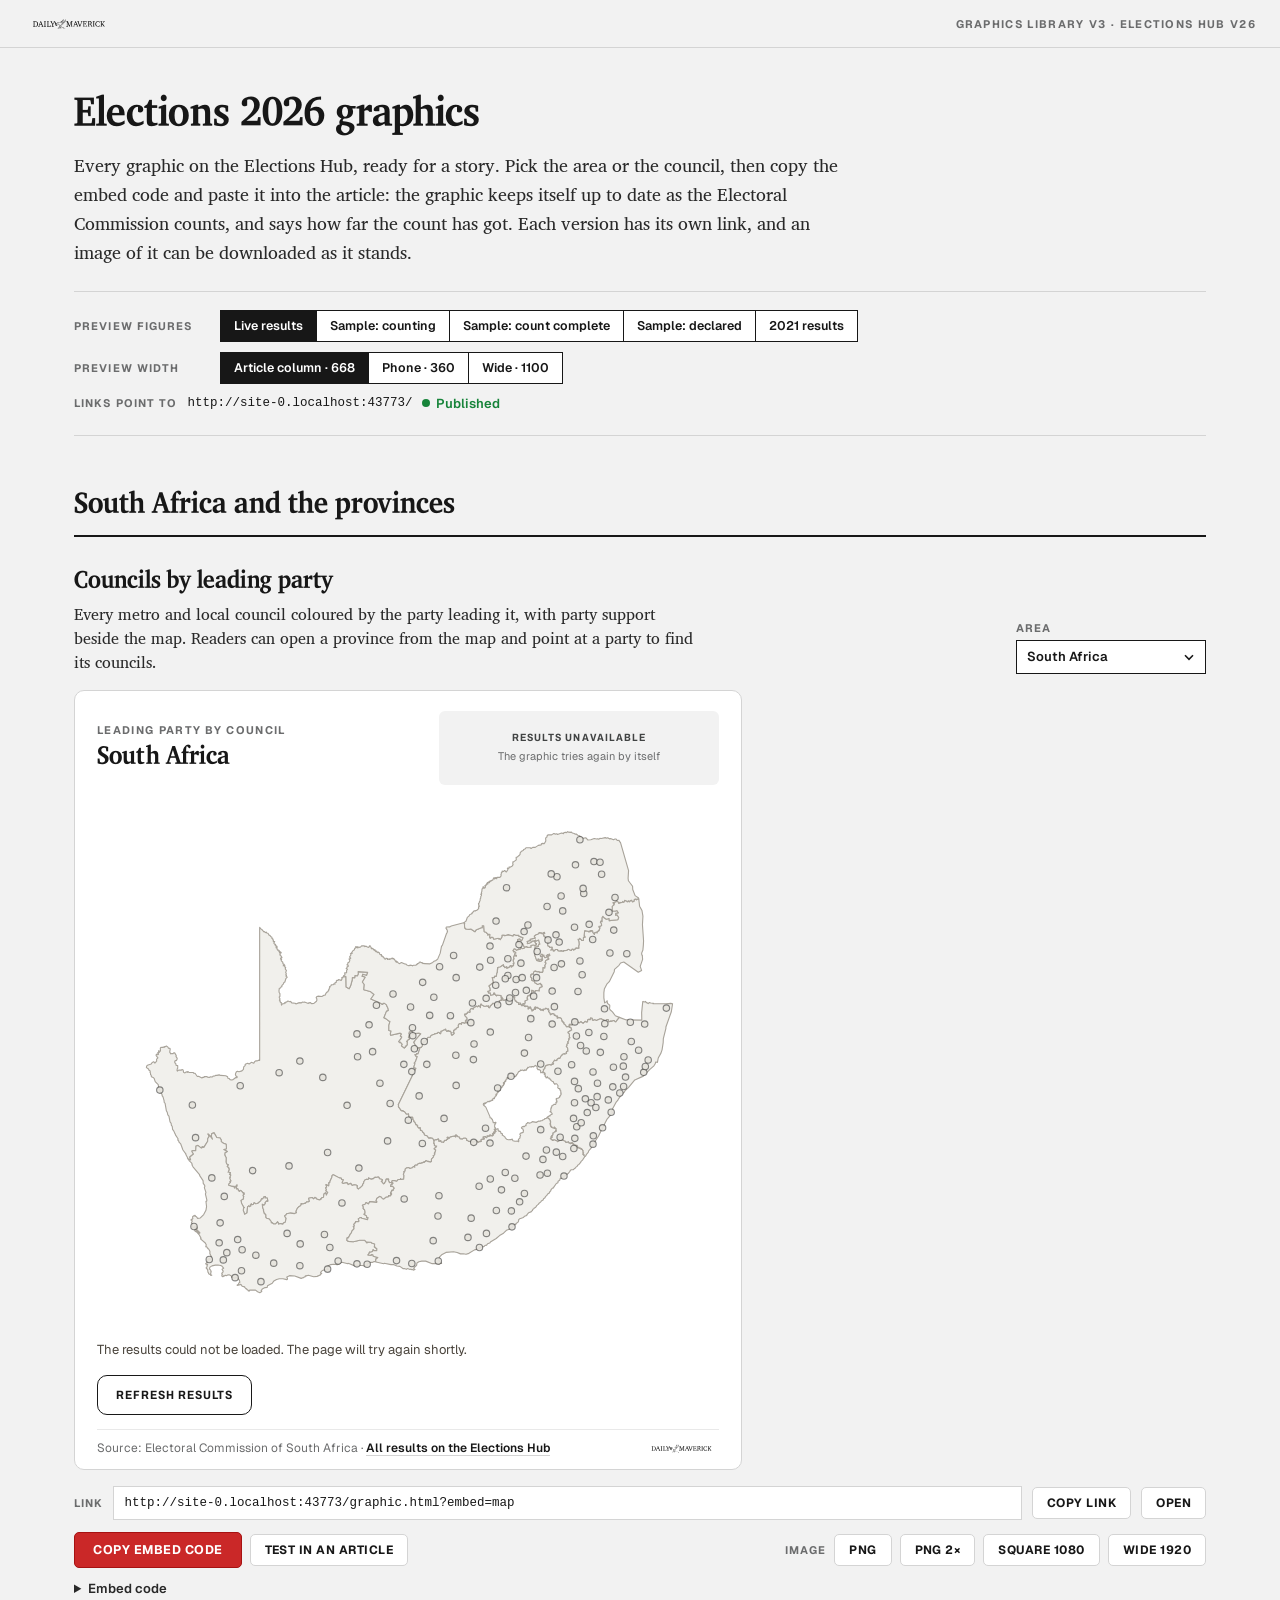
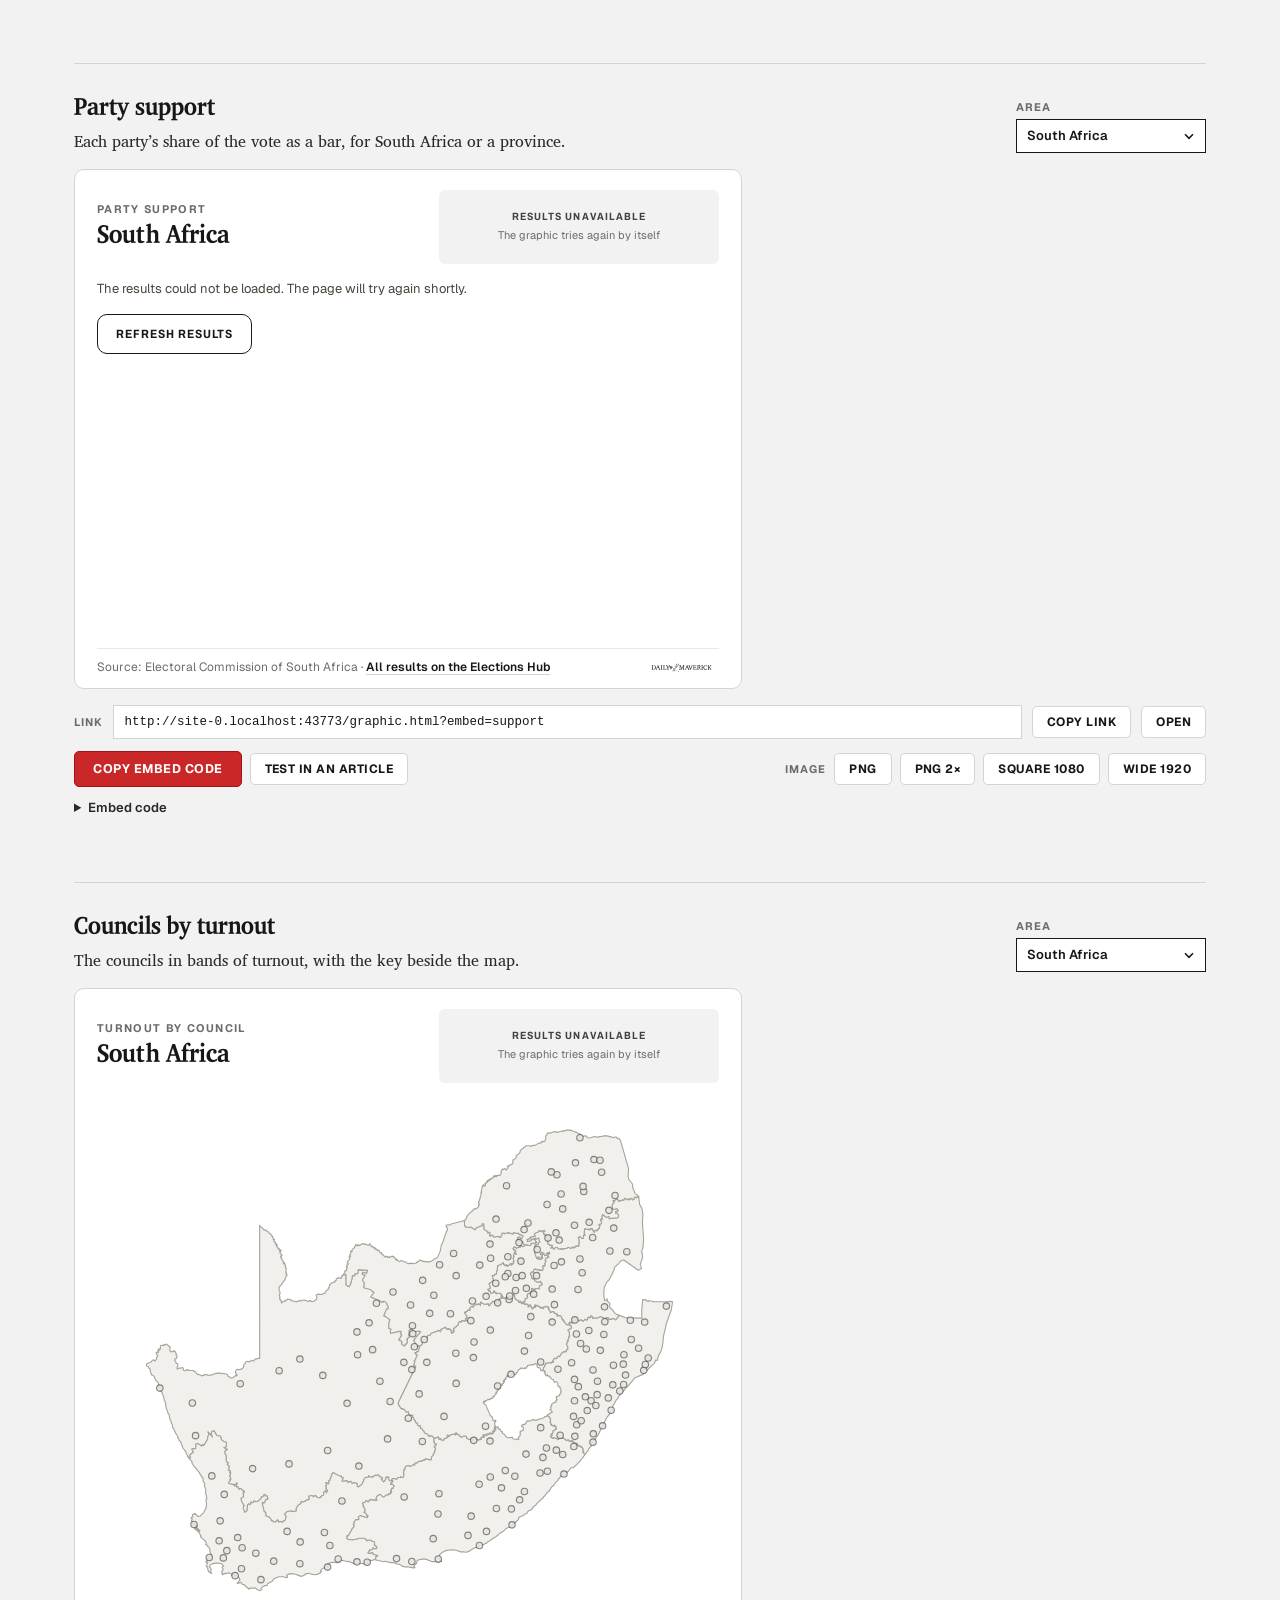
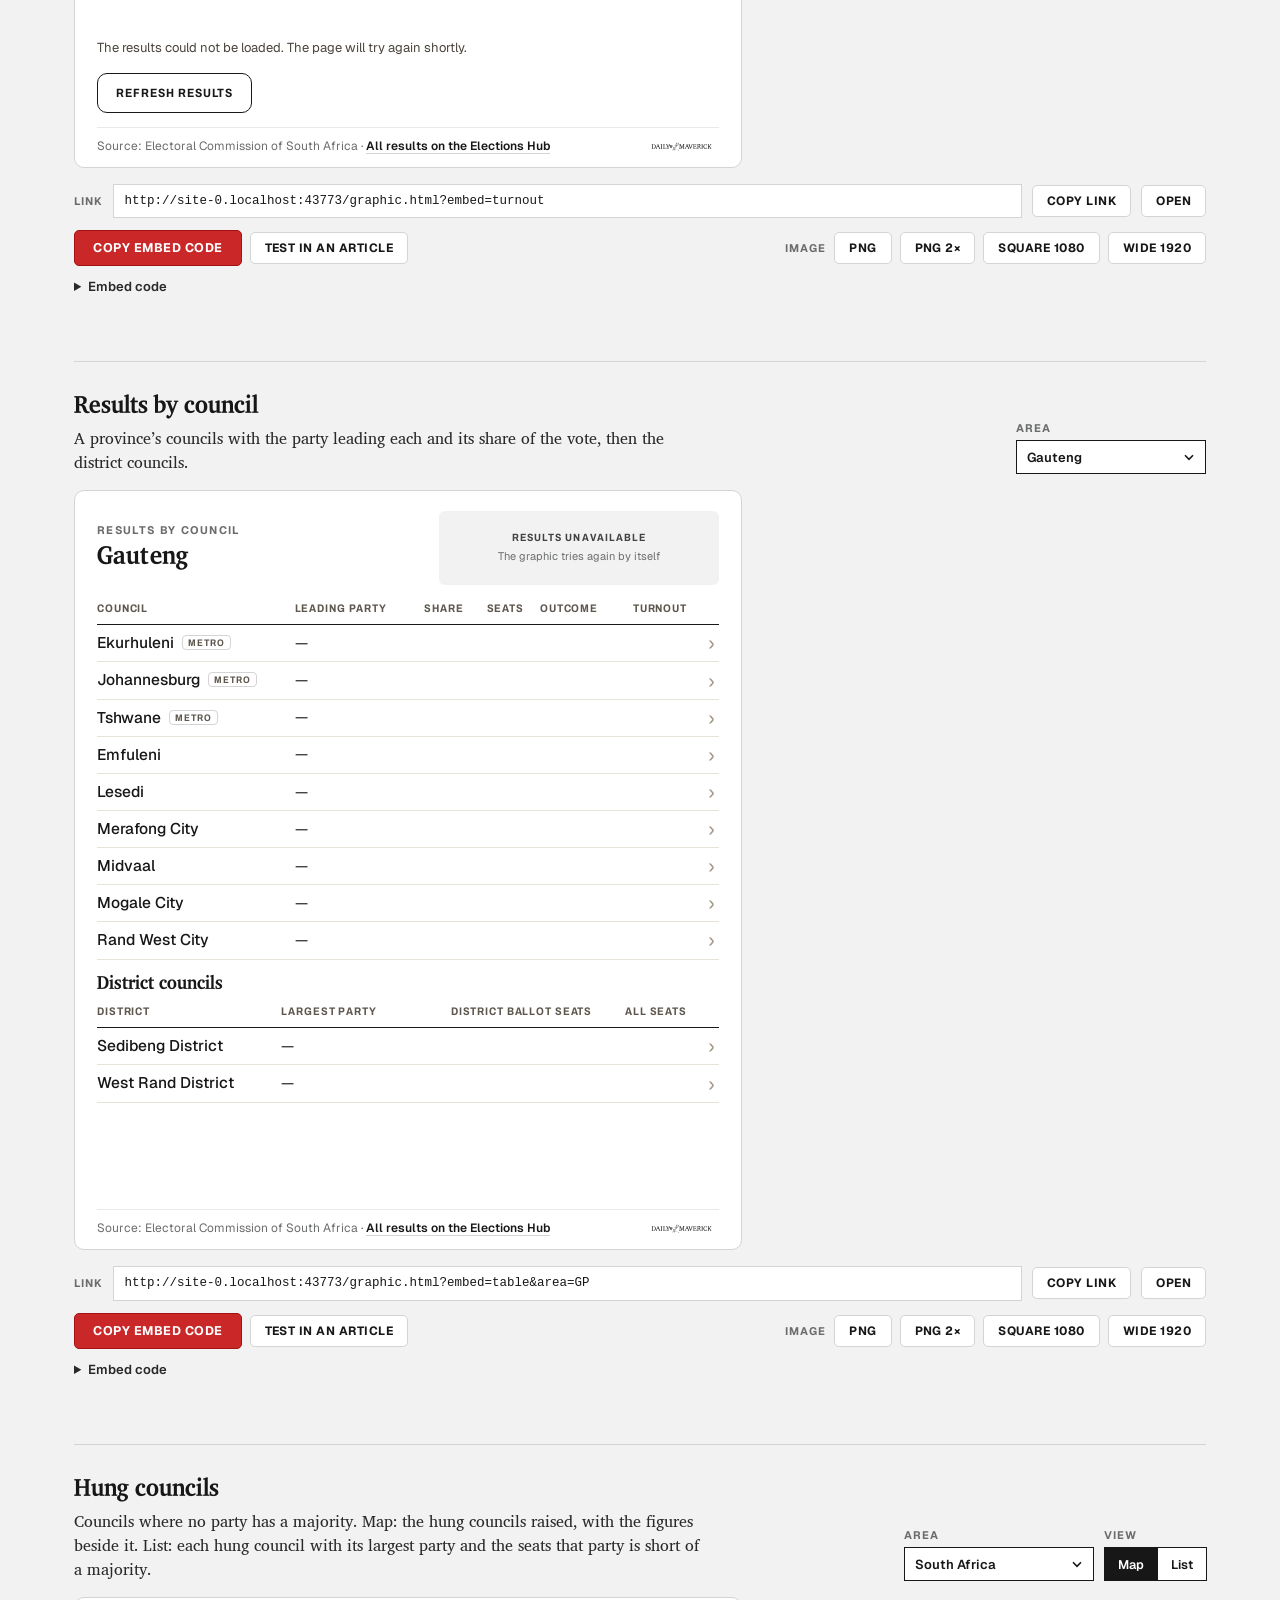
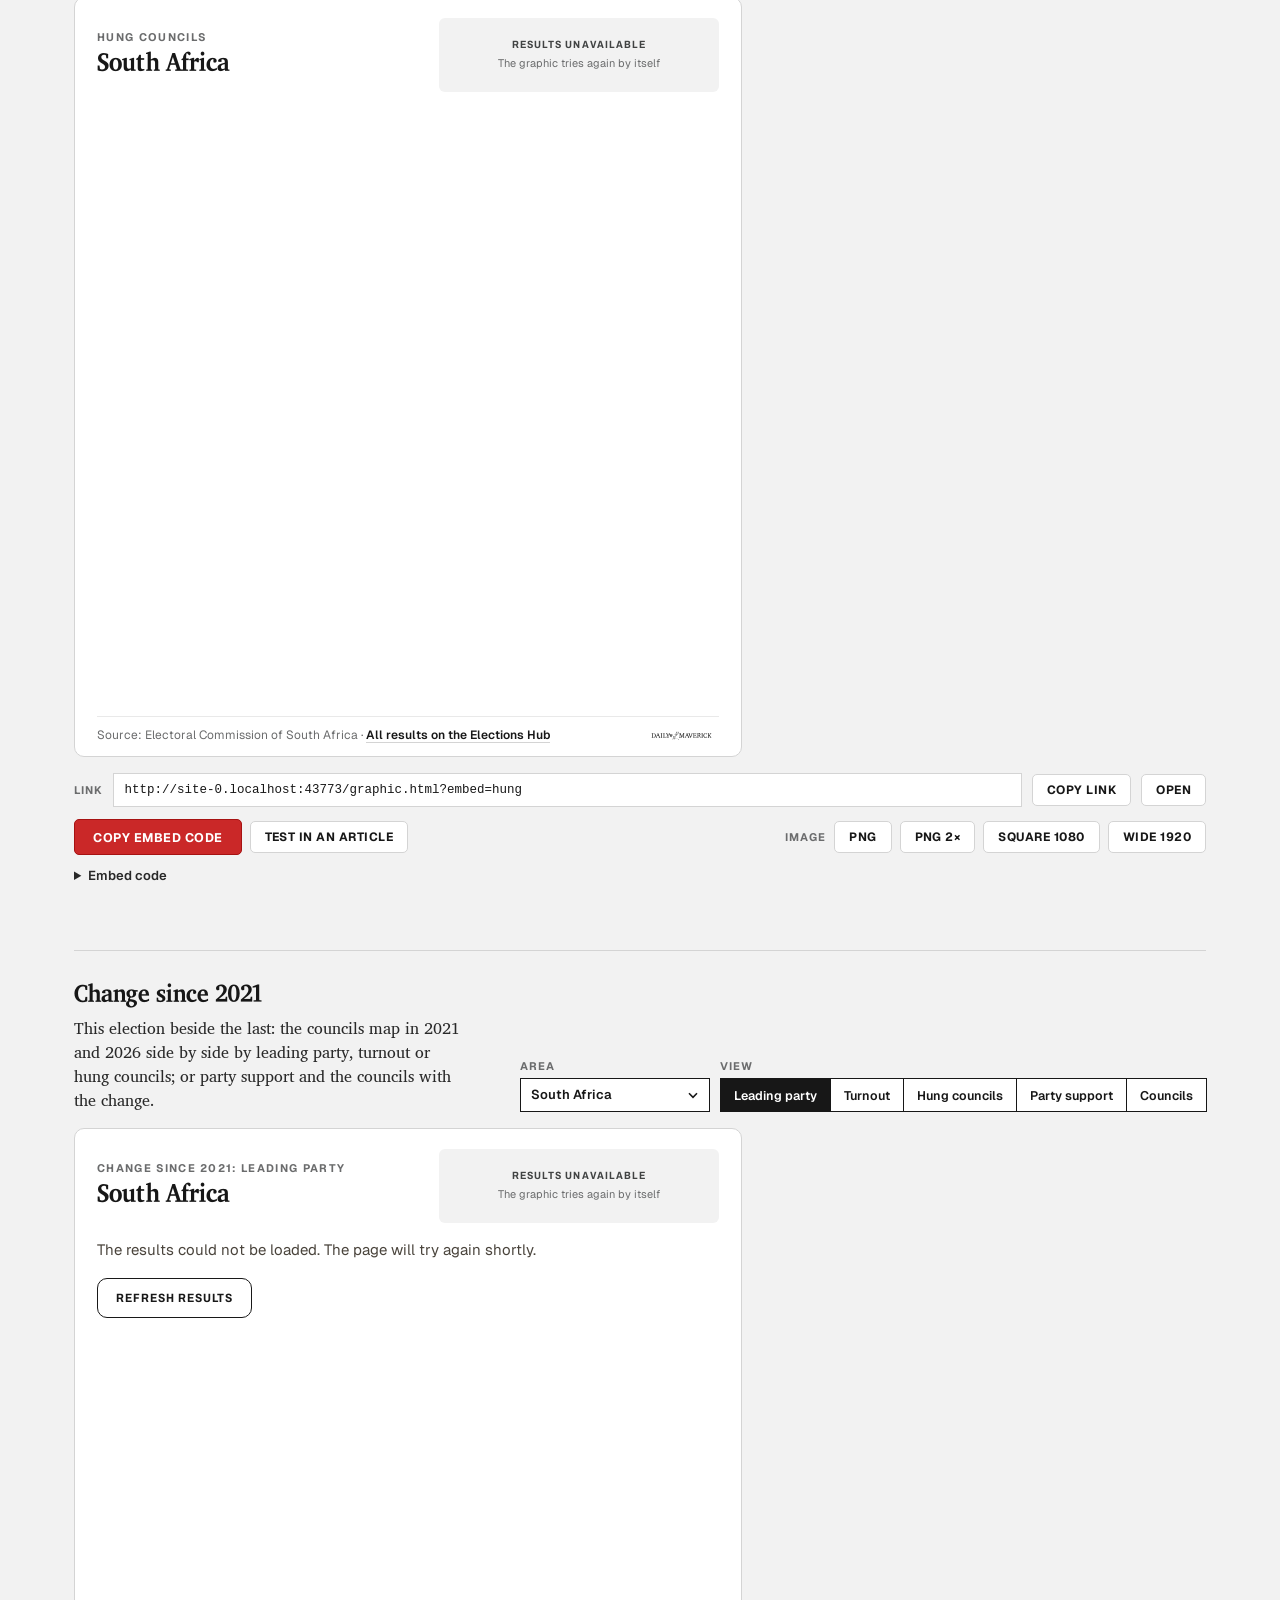
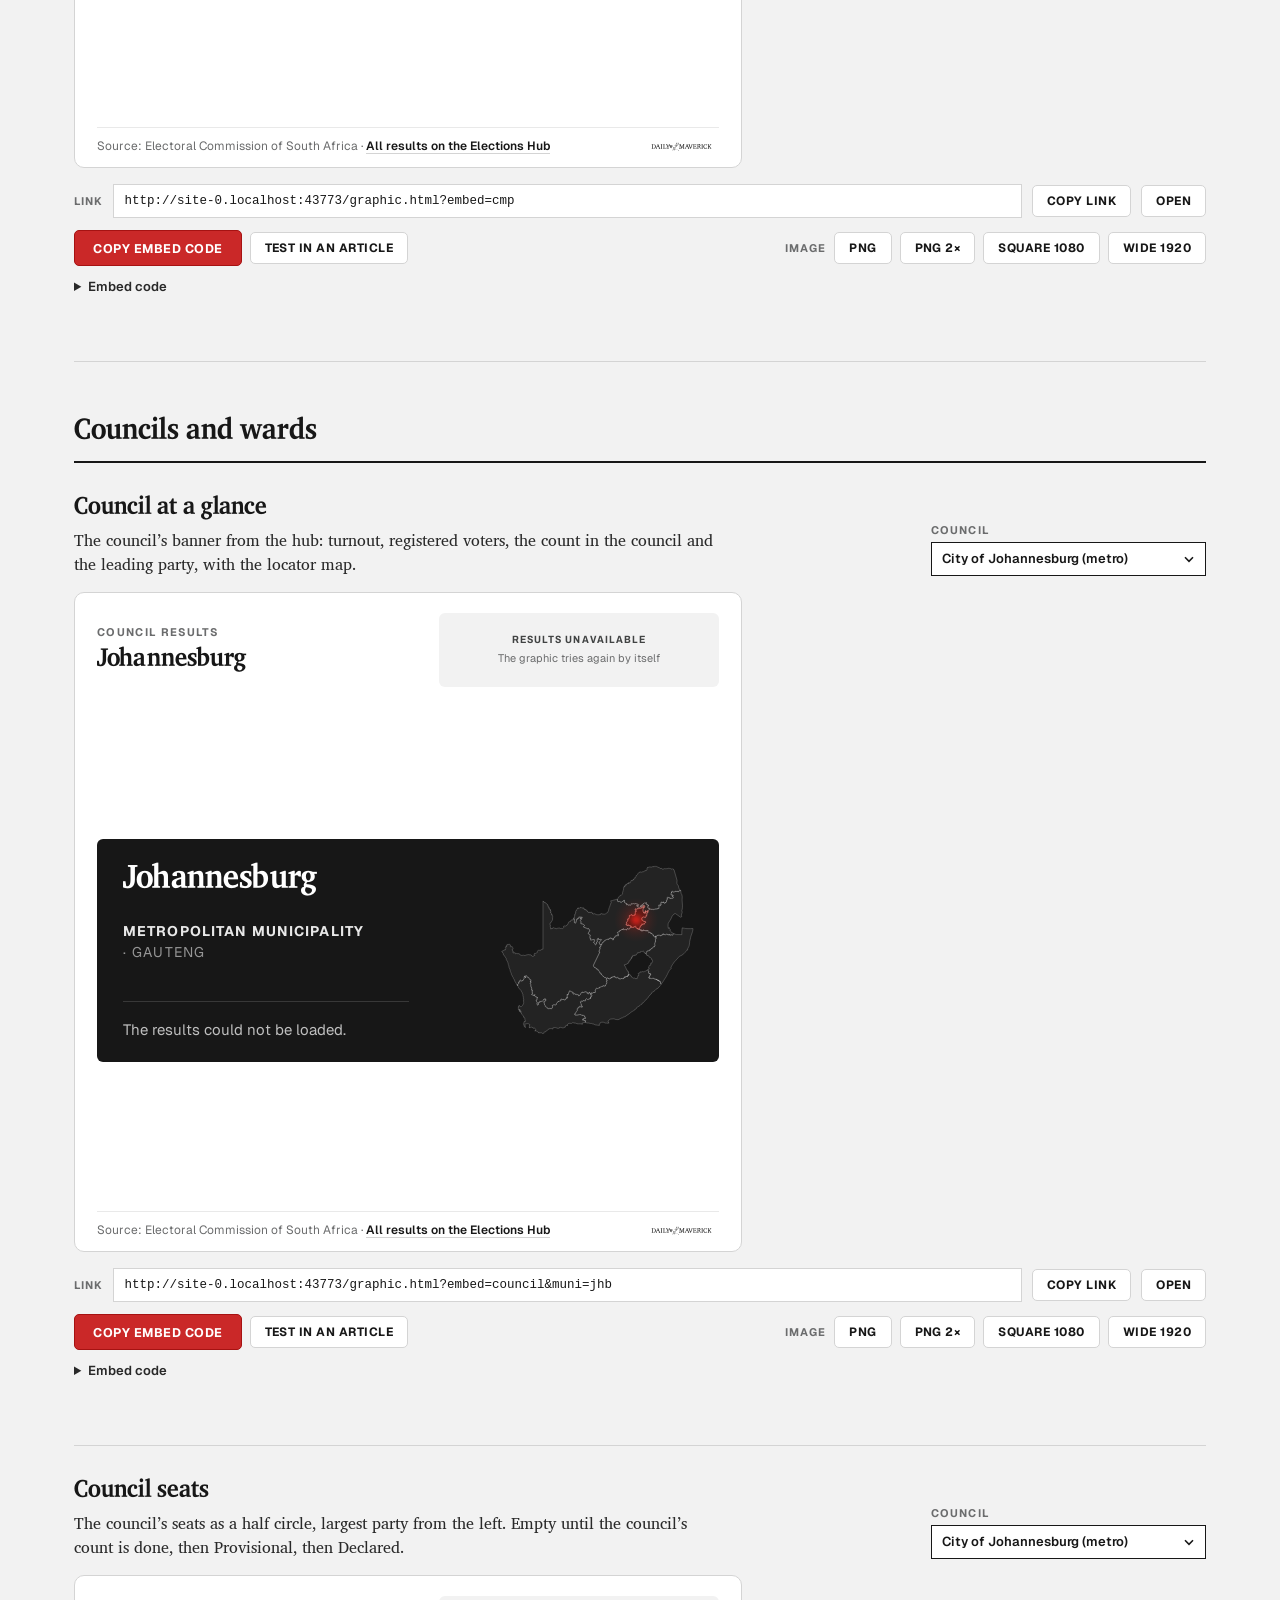
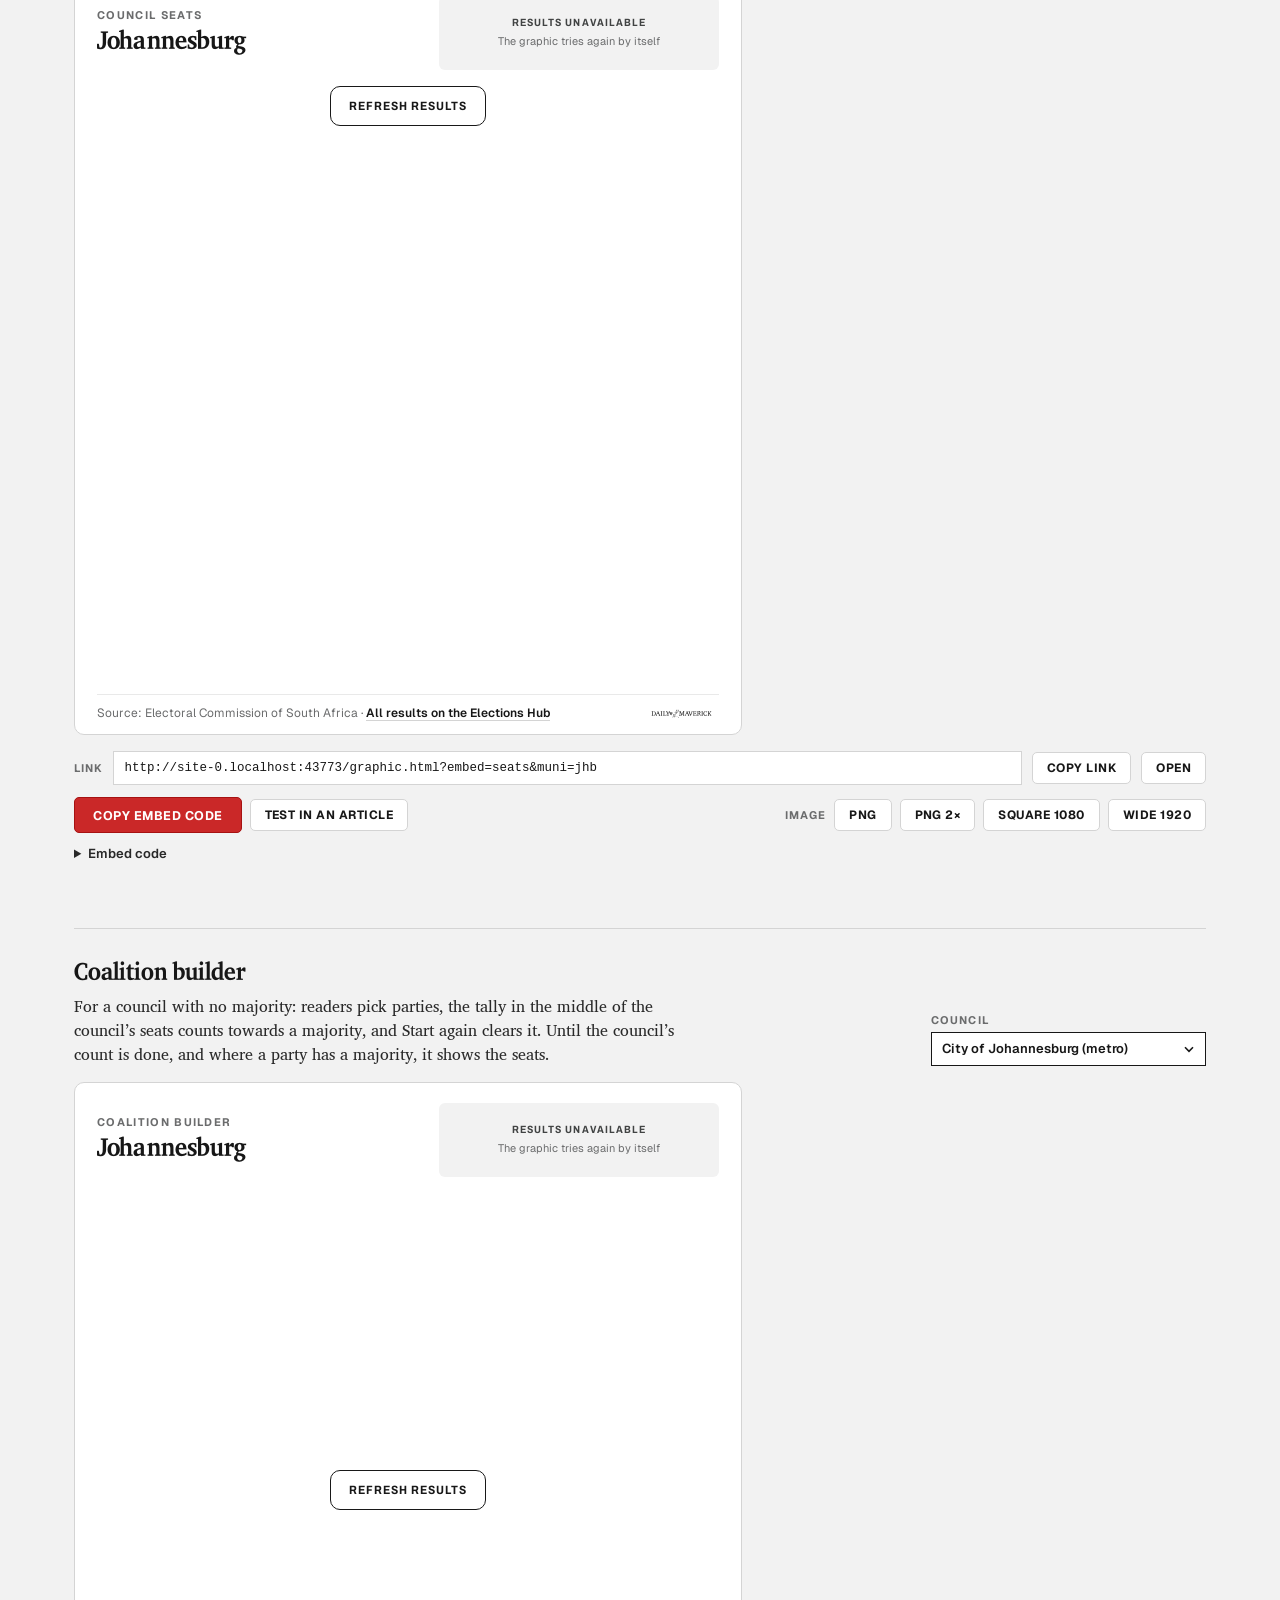
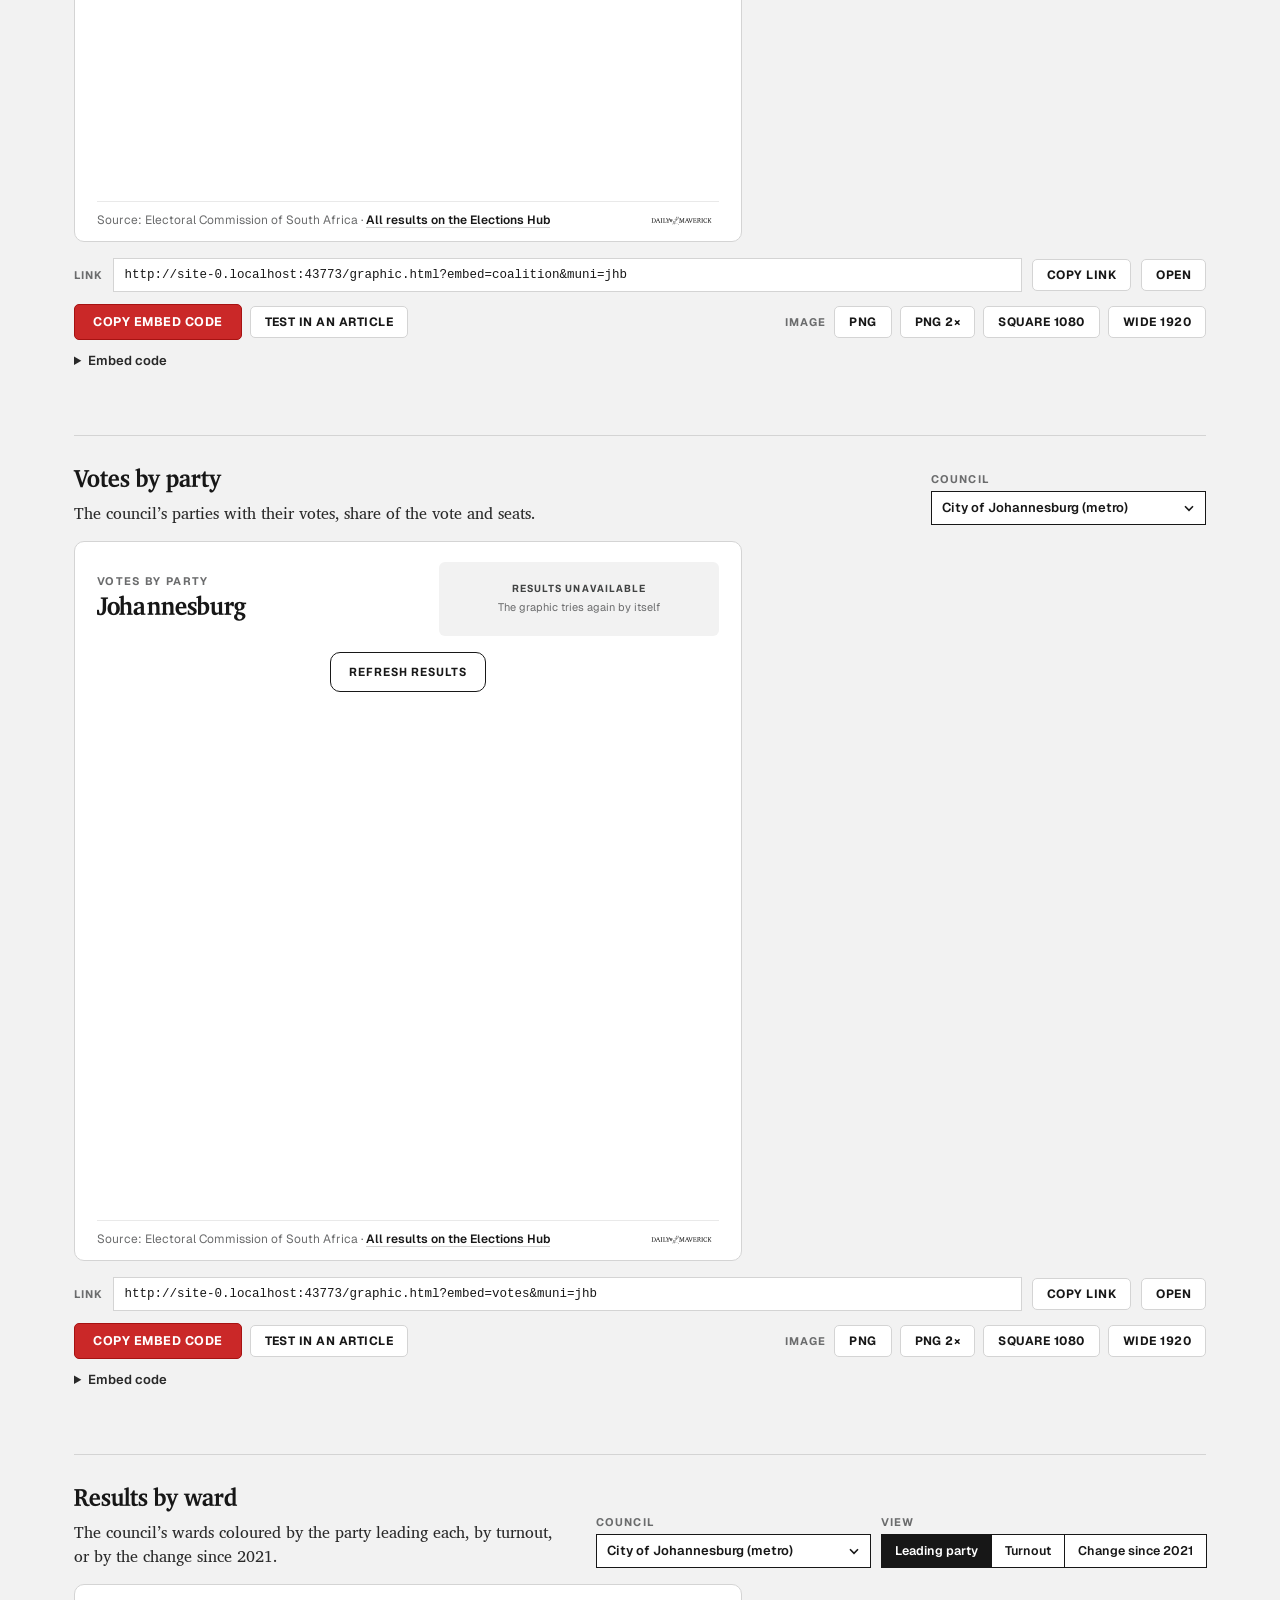
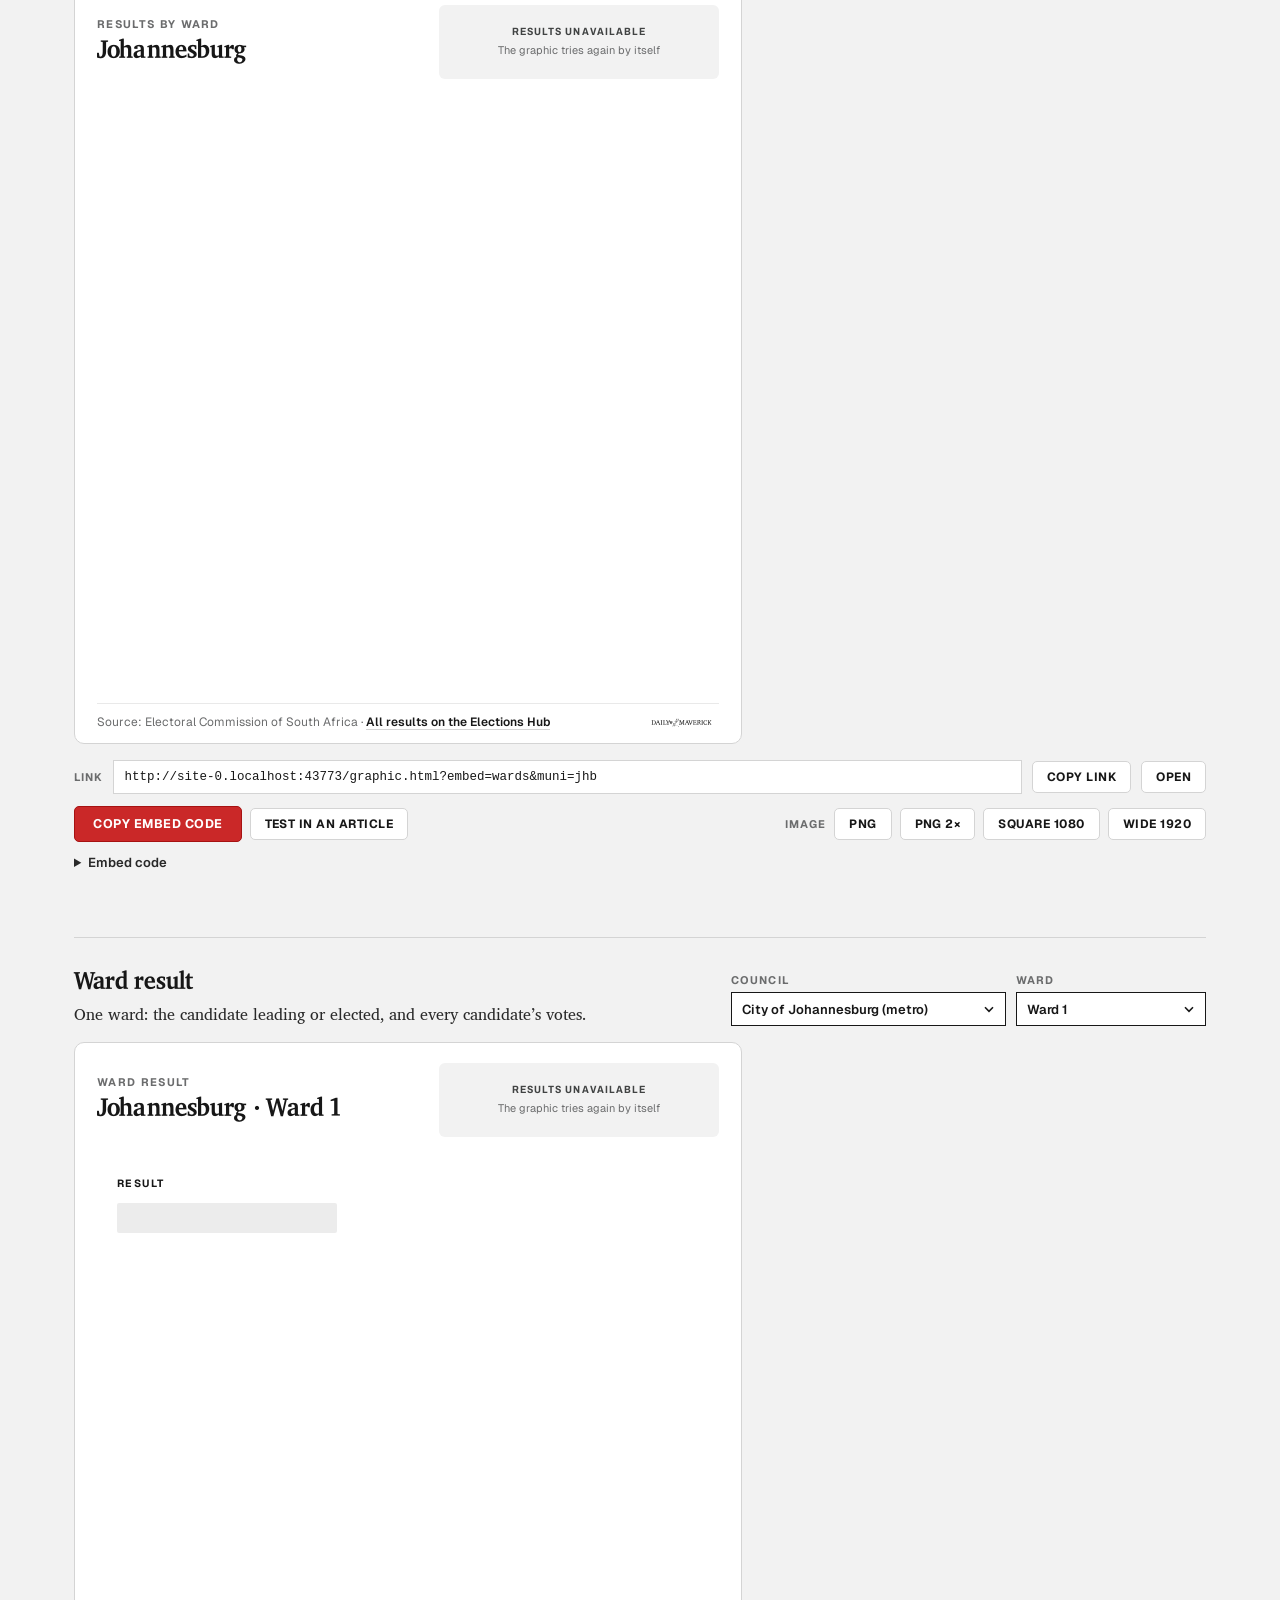
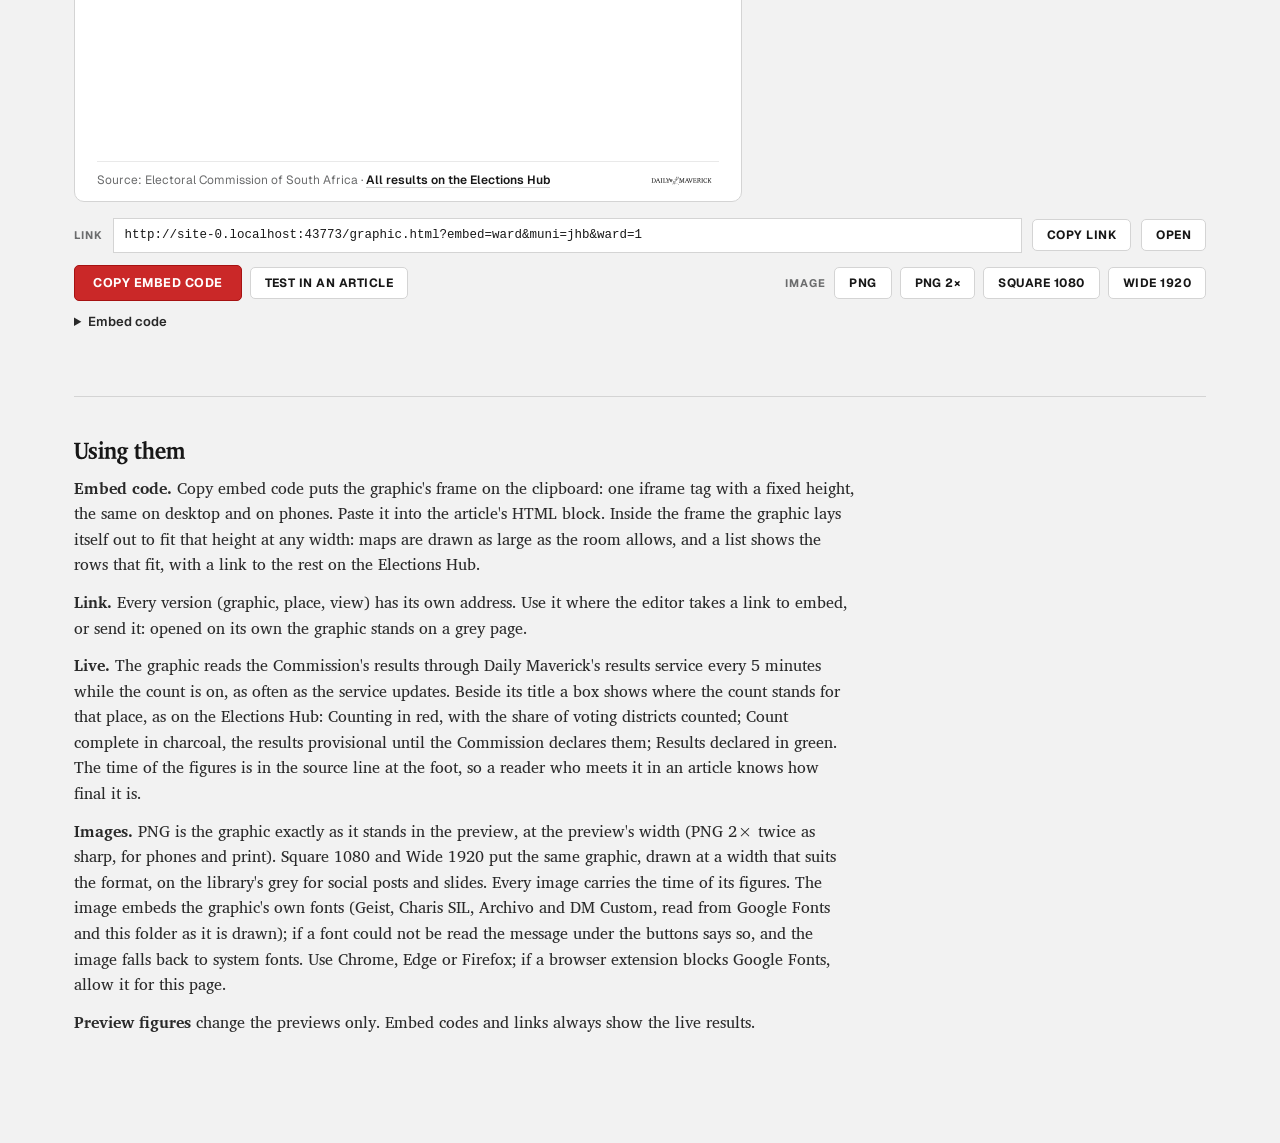
==== index.html @ 89337f2c "Add files via upload" ====
<!doctype html>
<html lang="en">
<head>
<meta charset="utf-8">
<meta name="viewport" content="width=device-width, initial-scale=1">
<meta name="robots" content="noindex">
<title>Elections 2026 graphics library v3 · Daily Maverick</title>
<link rel="stylesheet" href="https://fonts.googleapis.com/css2?family=Charis+SIL:ital,wght@0,400;0,700;1,400&family=Geist:wght@400;500;600;700&family=Archivo:wdth,wght@87.5,700&display=swap">
<style>@font-face{font-family:"DM Custom";src:url("fonts/DMCustomMar2026-V2-Bold.woff2") format("woff2");font-weight:700;font-style:normal;font-display:swap}</style>
<link rel="stylesheet" href="library.css">
</head>
<body>
<header class="lib-top"><a href="https://www.dailymaverick.co.za" aria-label="Daily Maverick"><img src="assets/DailyMaverickMasthead_BlackRed.svg" alt="Daily Maverick" class="lib-logo"></a><span class="lib-kicker">Graphics library v3 · Elections Hub v26</span></header>
<main class="lib-main">
<section class="lib-intro">
<h1>Elections 2026 graphics</h1>
<p>Every graphic on the Elections Hub, ready for a story. Pick the area or the council, then copy the embed code and paste it into the article: the graphic keeps itself up to date as the Electoral Commission counts, and says how far the count has got. Each version has its own link, and an image of it can be downloaded as it stands.</p>
</section>
<section class="lib-set" aria-label="Preview settings">
<div class="lib-set-row"><span class="lbl">Preview figures</span><span class="lib-seg" id="lib-data"><button type="button" data-v="live">Live results</button><button type="button" data-v="count">Sample: counting</button><button type="button" data-v="complete">Sample: count complete</button><button type="button" data-v="final">Sample: declared</button><button type="button" data-v="2021">2021 results</button></span></div>
<div class="lib-set-row"><span class="lbl">Preview width</span><span class="lib-seg" id="lib-width"><button type="button" data-v="668">Article column · 668</button><button type="button" data-v="360">Phone · 360</button><button type="button" data-v="1100">Wide · 1100</button></span></div>
<p class="lib-set-note" id="lib-data-note"></p>
<div class="lib-base" id="lib-base"></div>
</section>
<h2 class="lib-group">South Africa and the provinces</h2>
<div class="lib-cards" id="lib-cards-area"></div>
<h2 class="lib-group">Councils and wards</h2>
<div class="lib-cards" id="lib-cards-muni"></div>
<section class="lib-notes">
<h2>Using them</h2>
<p><strong>Embed code.</strong> Copy embed code puts the graphic's frame on the clipboard: one iframe tag with a fixed height, the same on desktop and on phones. Paste it into the article's HTML block. Inside the frame the graphic lays itself out to fit that height at any width: maps are drawn as large as the room allows, and a list shows the rows that fit, with a link to the rest on the Elections Hub.</p>
<p><strong>Link.</strong> Every version (graphic, place, view) has its own address. Use it where the editor takes a link to embed, or send it: opened on its own the graphic stands on a grey page.</p>
<p><strong>Live.</strong> The graphic reads the Commission's results through Daily Maverick's results service every 5 minutes while the count is on, as often as the service updates. Beside its title a box shows where the count stands for that place, as on the Elections Hub: Counting in red, with the share of voting districts counted; Count complete in charcoal, the results provisional until the Commission declares them; Results declared in green. The time of the figures is in the source line at the foot, so a reader who meets it in an article knows how final it is.</p>
<p><strong>Images.</strong> PNG is the graphic exactly as it stands in the preview, at the preview's width (PNG 2&times; twice as sharp, for phones and print). Square 1080 and Wide 1920 put the same graphic, drawn at a width that suits the format, on the library's grey for social posts and slides. Every image carries the time of its figures. The image embeds the graphic's own fonts (Geist, Charis SIL, Archivo and DM Custom, read from Google Fonts and this folder as it is drawn); if a font could not be read the message under the buttons says so, and the image falls back to system fonts. Use Chrome, Edge or Firefox; if a browser extension blocks Google Fonts, allow it for this page.</p>
<p><strong>Preview figures</strong> change the previews only. Embed codes and links always show the live results.</p>
</section>
</main>
<script src="config.js"></script>
<script src="graphics.js"></script>
<script src="councils.js"></script>
<script src="library.js"></script>
</body>
</html>
---- library.css ----
/* library.css — the graphics library: a grey page, the graphics on it in their own white cards (Daily Maverick: Geist for the interface,
   DM Custom for headings, Charis SIL for copy). */
:root{--dm-red:#CA2828;--dm-red-dark:#A61212;--ink-1:#171717;--ink-2:#292929;--ink-3:#414343;--ink-4:#6B6C6D;--hair:#D4D4D4;--hair-2:#E2E2E2;--page:#F2F2F2;--ui:"Geist","Helvetica Neue",Arial,sans-serif;--display:"DM Custom",Georgia,serif;--serif:"Charis SIL",Georgia,"Times New Roman",serif}
*{box-sizing:border-box}
html{background:var(--page)}
body{margin:0;font-family:var(--ui);color:var(--ink-1);-webkit-font-smoothing:antialiased;text-wrap:pretty}
a{color:var(--ink-1)}
a:hover{color:var(--dm-red)}
button{font:inherit}
.lib-top{height:48px;display:flex;align-items:center;justify-content:space-between;gap:16px;padding:0 24px;border-bottom:1px solid var(--hair);background:var(--page);position:sticky;top:0;z-index:5}
.lib-logo{height:18px;width:auto;display:block}
.lib-kicker{font-size:11px;font-weight:700;letter-spacing:.12em;text-transform:uppercase;color:var(--ink-4);text-align:right}
.lib-main{max-width:1180px;margin:0 auto;padding:0 24px 96px}
.lib-intro{padding:44px 0 24px}
.lib-intro h1{font-family:var(--display);font-size:42px;line-height:1.08;margin:0 0 14px}
.lib-intro p{font-family:var(--serif);font-size:18px;line-height:1.6;max-width:780px;margin:0;color:var(--ink-2)}
/* the preview settings */
.lib-set{display:grid;gap:10px;padding:18px 0 22px;border-top:1px solid var(--hair);border-bottom:1px solid var(--hair)}
.lib-set-row{display:flex;flex-wrap:wrap;align-items:center;gap:8px 14px}
.lbl{font-size:11px;font-weight:700;letter-spacing:.1em;text-transform:uppercase;color:var(--ink-4)}
.lib-set-row > .lbl{width:132px;flex:none}
.lib-seg{display:inline-flex;flex-wrap:wrap}
.lib-seg button{height:32px;padding:0 13px;border:1px solid var(--ink-1);margin:0 -1px 0 0;background:#fff;color:var(--ink-1);font-size:12.5px;font-weight:600;cursor:pointer;white-space:nowrap}
.lib-seg button:hover{background:#F7F7F7}
.lib-seg button.is-on{background:var(--ink-1);color:#fff}
.lib-set-note{margin:0;font-size:13px;line-height:1.5;color:var(--ink-3)}
.lib-set-note:empty{display:none}
.lib-base{display:flex;flex-wrap:wrap;align-items:center;gap:6px 10px;font-size:13px;line-height:1.5;color:var(--ink-3)}
.lib-base code{font:12.5px/1.4 ui-monospace,SFMono-Regular,Menlo,Consolas,monospace;color:var(--ink-1);word-break:break-all}
.lib-dot{display:inline-flex;align-items:center;gap:6px;font-weight:600}
.lib-dot::before{content:"";width:8px;height:8px;border-radius:50%;background:#B7B7B7}
.lib-dot.is-ok{color:#17843A}.lib-dot.is-ok::before{background:#17843A}
.lib-dot.is-bad{color:var(--dm-red)}.lib-dot.is-bad::before{background:var(--dm-red)}
.lib-group{font-family:var(--display);font-size:30px;line-height:1.1;margin:52px 0 0;padding:0 0 14px;border-bottom:2px solid var(--ink-1)}
/* a graphic */
.lib-cards{display:grid}
.g{padding:30px 0 36px;border-bottom:1px solid var(--hair)}
.g-head{display:grid;grid-template-columns:minmax(0,1fr) auto;gap:14px 32px;align-items:end;margin:0 0 16px}
.g-head h3{font-family:var(--display);font-size:25px;line-height:1.15;margin:0 0 6px}
.g-head p{font-family:var(--serif);font-size:16px;line-height:1.5;color:var(--ink-2);margin:0;max-width:640px}
.g-pick{display:flex;flex-wrap:wrap;gap:10px;align-items:flex-end;justify-content:flex-end}
.g-pick label{display:flex;flex-direction:column;gap:5px}
.g-pick select{font:600 13px/1.2 var(--ui);color:var(--ink-1);height:34px;min-width:190px;max-width:300px;padding:0 30px 0 10px;border:1px solid var(--ink-1);border-radius:0;background:#fff url("data:image/svg+xml,%3Csvg xmlns='http://www.w3.org/2000/svg' width='12' height='12' viewBox='0 0 12 12'%3E%3Cpath d='M2 4.25l4 4 4-4' fill='none' stroke='%23171717' stroke-width='1.6'/%3E%3C/svg%3E") no-repeat right 10px center;appearance:none;-webkit-appearance:none}
.g-pick .lib-seg button{height:34px}
.g-stage{overflow-x:auto}
.g-stage iframe{display:block;width:668px;max-width:100%;height:760px;border:0;background:transparent}
.g-out{display:grid;gap:12px;margin-top:16px;max-width:100%}
.g-link{display:flex;flex-wrap:wrap;align-items:center;gap:8px 10px;min-width:0}
.g-link code{flex:1 1 360px;min-width:0;padding:7px 10px;background:#fff;border:1px solid var(--hair);font:12.5px/1.45 ui-monospace,SFMono-Regular,Menlo,Consolas,monospace;color:var(--ink-1);word-break:break-all;user-select:all}
.g-act{display:flex;flex-wrap:wrap;align-items:center;gap:10px 8px}
.g-act .sep{flex:1}
.g-act .grp{display:flex;flex-wrap:wrap;align-items:center;gap:8px}
.btn{display:inline-flex;align-items:center;justify-content:center;height:32px;padding:0 14px;border-radius:5px;border:1px solid var(--hair);background:#fff;color:var(--ink-1);font-size:12px;font-weight:700;letter-spacing:.04em;text-transform:uppercase;text-decoration:none;cursor:pointer;white-space:nowrap;transition:transform .12s ease,box-shadow .12s ease}
.btn:hover{transform:scale(1.035);box-shadow:0 1px 5px rgba(0,0,0,.16);color:var(--ink-1)}
.btn:disabled{opacity:.55;cursor:default;transform:none;box-shadow:none}
.btn.is-primary{background:var(--dm-red);border-color:var(--dm-red-dark);color:#fff;height:36px;padding:0 18px;font-size:12.5px}
.btn.is-primary:hover{color:#fff}
.btn.is-done{background:#17843A;border-color:#106B2D;color:#fff}
.g-code{font-size:13px;color:var(--ink-3)}
.g-code summary{cursor:pointer;width:max-content;font-weight:600;color:var(--ink-2)}
.g-code textarea{display:block;width:100%;height:96px;margin-top:8px;resize:vertical;padding:8px 10px;border:1px solid var(--hair);background:#fff;font:12px/1.5 ui-monospace,SFMono-Regular,Menlo,Consolas,monospace;color:var(--ink-2)}
.g-code p{margin:6px 0 0;font-size:12.5px;line-height:1.5}
.g-msg{margin:0;min-height:18px;font-size:13px;color:var(--ink-3)}
.g-msg.is-err{color:var(--dm-red)}
.lib-notes{padding-top:44px;max-width:780px}
.lib-notes h2{font-family:var(--display);font-size:24px;margin:0 0 12px}
.lib-notes p{font-family:var(--serif);font-size:16px;line-height:1.6;margin:0 0 12px;color:var(--ink-2)}
.lib-shot{position:fixed;left:0;top:0;border:0;opacity:0;pointer-events:none;z-index:-1}
@media (max-width:760px){.g-head{grid-template-columns:minmax(0,1fr)}.g-pick{justify-content:flex-start}.g-pick select{min-width:0;max-width:100%}.lib-intro h1{font-size:32px}.lib-set-row > .lbl{width:auto}.lib-top{padding:0 16px}.lib-main{padding:0 16px 80px}}
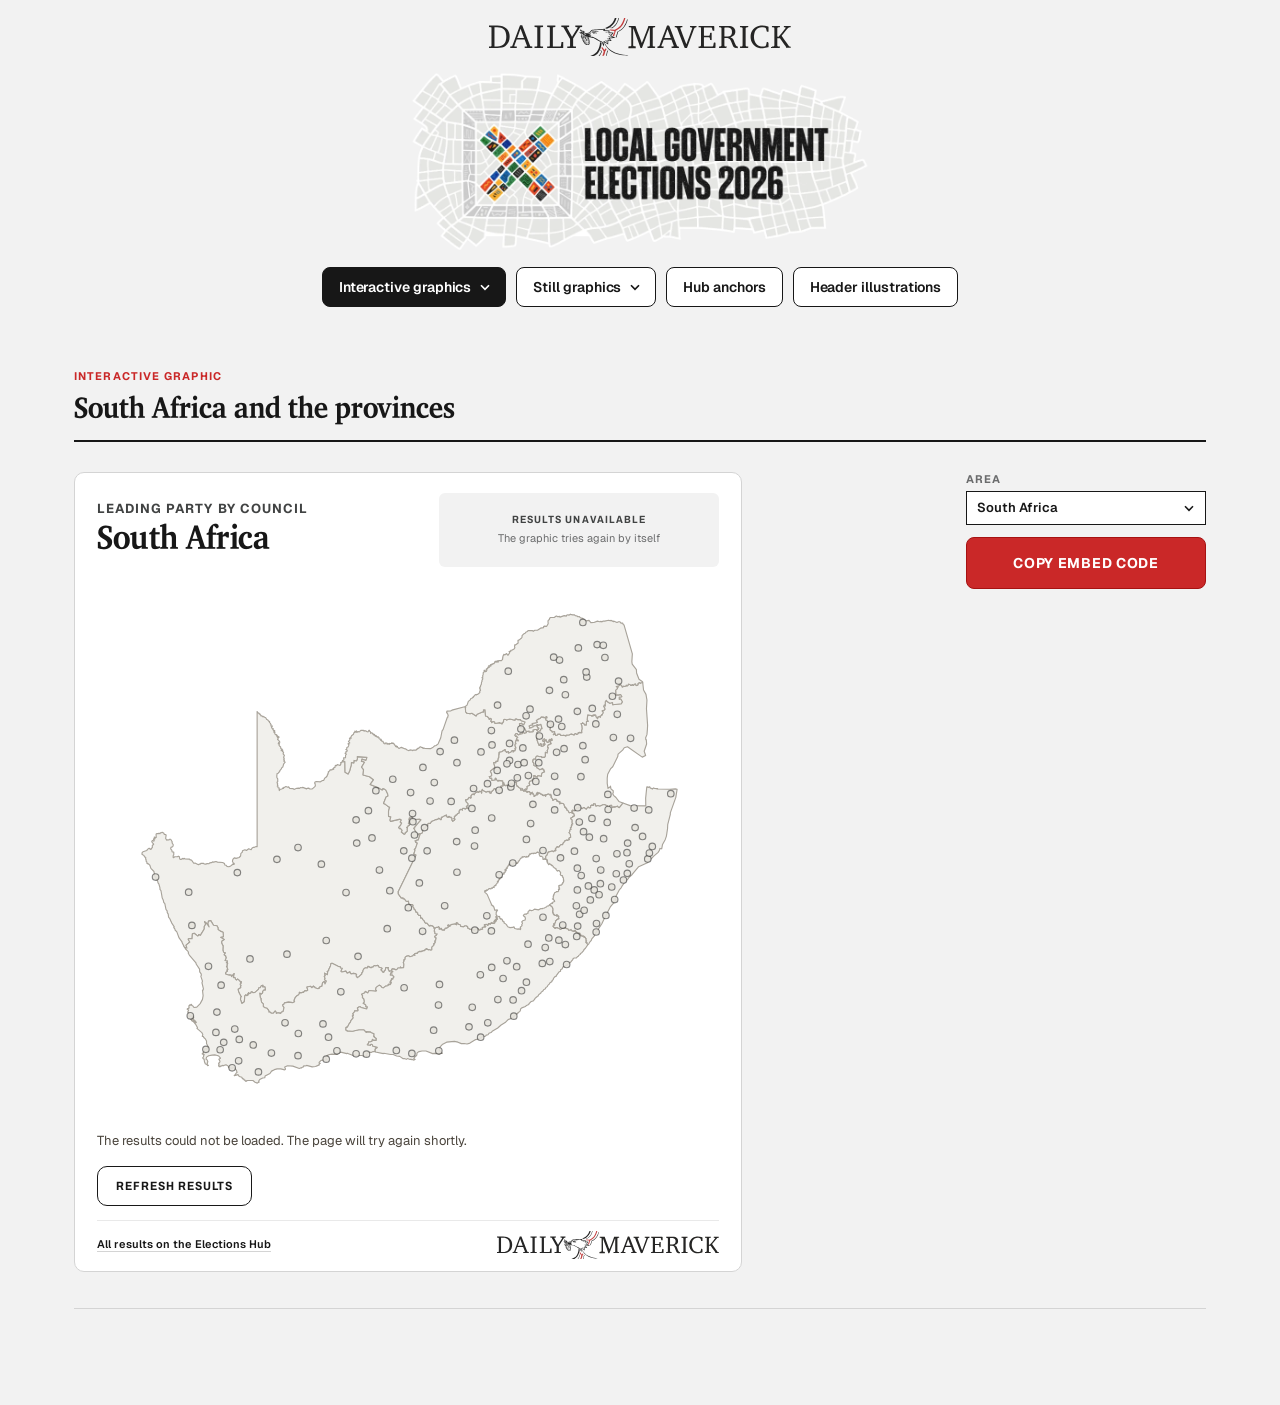
==== commit 5d80b748: "Add files via upload" ====
--- a/index.html
+++ b/index.html
@@ -7,37 +7,23 @@
 <title>Elections 2026 graphics library v3 · Daily Maverick</title>
 <link rel="stylesheet" href="https://fonts.googleapis.com/css2?family=Charis+SIL:ital,wght@0,400;0,700;1,400&family=Geist:wght@400;500;600;700&family=Archivo:wdth,wght@87.5,700&display=swap">
 <style>@font-face{font-family:"DM Custom";src:url("fonts/DMCustomMar2026-V2-Bold.woff2") format("woff2");font-weight:700;font-style:normal;font-display:swap}</style>
-<link rel="stylesheet" href="library.css">
+<link rel="stylesheet" href="library.css?v=16">
 </head>
 <body>
-<header class="lib-top"><a href="https://www.dailymaverick.co.za" aria-label="Daily Maverick"><img src="assets/DailyMaverickMasthead_BlackRed.svg" alt="Daily Maverick" class="lib-logo"></a><span class="lib-kicker">Graphics library v3 · Elections Hub v26</span></header>
+<header class="lib-brand"><a href="https://www.dailymaverick.co.za" aria-label="Daily Maverick"><img src="assets/DM_Masthead_2026.svg" alt="Daily Maverick" class="lib-logo" width="3495" height="441"></a><img src="assets/LGE2026-logo.webp" alt="Local Government Elections 2026" class="lib-lge" width="1000" height="394"></header>
+<nav class="lib-top" aria-label="Graphics library"></nav>
 <main class="lib-main">
-<section class="lib-intro">
-<h1>Elections 2026 graphics</h1>
-<p>Every graphic on the Elections Hub, ready for a story. Pick the area or the council, then copy the embed code and paste it into the article: the graphic keeps itself up to date as the Electoral Commission counts, and says how far the count has got. Each version has its own link, and an image of it can be downloaded as it stands.</p>
-</section>
-<section class="lib-set" aria-label="Preview settings">
-<div class="lib-set-row"><span class="lbl">Preview figures</span><span class="lib-seg" id="lib-data"><button type="button" data-v="live">Live results</button><button type="button" data-v="count">Sample: counting</button><button type="button" data-v="complete">Sample: count complete</button><button type="button" data-v="final">Sample: declared</button><button type="button" data-v="2021">2021 results</button></span></div>
-<div class="lib-set-row"><span class="lbl">Preview width</span><span class="lib-seg" id="lib-width"><button type="button" data-v="668">Article column · 668</button><button type="button" data-v="360">Phone · 360</button><button type="button" data-v="1100">Wide · 1100</button></span></div>
-<p class="lib-set-note" id="lib-data-note"></p>
-<div class="lib-base" id="lib-base"></div>
-</section>
 <h2 class="lib-group">South Africa and the provinces</h2>
 <div class="lib-cards" id="lib-cards-area"></div>
 <h2 class="lib-group">Councils and wards</h2>
 <div class="lib-cards" id="lib-cards-muni"></div>
-<section class="lib-notes">
-<h2>Using them</h2>
-<p><strong>Embed code.</strong> Copy embed code puts the graphic's frame on the clipboard: one iframe tag with a fixed height, the same on desktop and on phones. Paste it into the article's HTML block. Inside the frame the graphic lays itself out to fit that height at any width: maps are drawn as large as the room allows, and a list shows the rows that fit, with a link to the rest on the Elections Hub.</p>
-<p><strong>Link.</strong> Every version (graphic, place, view) has its own address. Use it where the editor takes a link to embed, or send it: opened on its own the graphic stands on a grey page.</p>
-<p><strong>Live.</strong> The graphic reads the Commission's results through Daily Maverick's results service every 5 minutes while the count is on, as often as the service updates. Beside its title a box shows where the count stands for that place, as on the Elections Hub: Counting in red, with the share of voting districts counted; Count complete in charcoal, the results provisional until the Commission declares them; Results declared in green. The time of the figures is in the source line at the foot, so a reader who meets it in an article knows how final it is.</p>
-<p><strong>Images.</strong> PNG is the graphic exactly as it stands in the preview, at the preview's width (PNG 2&times; twice as sharp, for phones and print). Square 1080 and Wide 1920 put the same graphic, drawn at a width that suits the format, on the library's grey for social posts and slides. Every image carries the time of its figures. The image embeds the graphic's own fonts (Geist, Charis SIL, Archivo and DM Custom, read from Google Fonts and this folder as it is drawn); if a font could not be read the message under the buttons says so, and the image falls back to system fonts. Use Chrome, Edge or Firefox; if a browser extension blocks Google Fonts, allow it for this page.</p>
-<p><strong>Preview figures</strong> change the previews only. Embed codes and links always show the live results.</p>
-</section>
 </main>
 <script src="config.js"></script>
-<script src="graphics.js"></script>
+<script src="graphics.js?v=7"></script>
 <script src="councils.js"></script>
-<script src="library.js"></script>
+<script src="library.js?v=14"></script>
+<script src="districts.js"></script>
+<script src="anchors.js?v=3"></script>
+<script src="illustrations.js?v=6"></script>
 </body>
 </html>
--- a/library.css
+++ b/library.css
@@ -7,15 +7,15 @@
 a{color:var(--ink-1)}
 a:hover{color:var(--dm-red)}
 button{font:inherit}
-.lib-top{height:48px;display:flex;align-items:center;justify-content:space-between;gap:16px;padding:0 24px;border-bottom:1px solid var(--hair);background:var(--page);position:sticky;top:0;z-index:5}
-.lib-logo{height:18px;width:auto;display:block}
-.lib-kicker{font-size:11px;font-weight:700;letter-spacing:.12em;text-transform:uppercase;color:var(--ink-4);text-align:right}
+/* the top: Daily Maverick's masthead above the Local Government Elections logo, centred; under it
+   the bar of menus, which stays at the top of the window */
+.lib-brand{display:flex;flex-direction:column;align-items:center;gap:14px;padding:18px 24px 6px}
+.lib-lge{display:block;width:460px;max-width:100%;height:auto}
+.lib-logo{height:38px;width:auto;max-width:100%;display:block}
+.lib-top{position:sticky;top:0;z-index:5;display:flex;flex-wrap:wrap;align-items:center;justify-content:center;gap:10px;padding:10px 24px;background:var(--page)}
 .lib-main{max-width:1180px;margin:0 auto;padding:0 24px 96px}
-.lib-intro{padding:44px 0 24px}
-.lib-intro h1{font-family:var(--display);font-size:42px;line-height:1.08;margin:0 0 14px}
-.lib-intro p{font-family:var(--serif);font-size:18px;line-height:1.6;max-width:780px;margin:0;color:var(--ink-2)}
 /* the preview settings */
-.lib-set{display:grid;gap:10px;padding:18px 0 22px;border-top:1px solid var(--hair);border-bottom:1px solid var(--hair)}
+.lib-set{display:grid;gap:10px;padding:18px 0 22px;border-bottom:1px solid var(--hair)}
 .lib-set-row{display:flex;flex-wrap:wrap;align-items:center;gap:8px 14px}
 .lbl{font-size:11px;font-weight:700;letter-spacing:.1em;text-transform:uppercase;color:var(--ink-4)}
 .lib-set-row > .lbl{width:132px;flex:none}
@@ -33,37 +33,124 @@
 .lib-dot.is-bad{color:var(--dm-red)}.lib-dot.is-bad::before{background:var(--dm-red)}
 .lib-group{font-family:var(--display);font-size:30px;line-height:1.1;margin:52px 0 0;padding:0 0 14px;border-bottom:2px solid var(--ink-1)}
 /* a graphic */
-.lib-cards{display:grid}
-.g{padding:30px 0 36px;border-bottom:1px solid var(--hair)}
-.g-head{display:grid;grid-template-columns:minmax(0,1fr) auto;gap:14px 32px;align-items:end;margin:0 0 16px}
-.g-head h3{font-family:var(--display);font-size:25px;line-height:1.15;margin:0 0 6px}
-.g-head p{font-family:var(--serif);font-size:16px;line-height:1.5;color:var(--ink-2);margin:0;max-width:640px}
-.g-pick{display:flex;flex-wrap:wrap;gap:10px;align-items:flex-end;justify-content:flex-end}
+.lib-cards{display:grid}.lib-cards[hidden],.lib-group[hidden]{display:none}
+/* the graphic, and beside it (over it, where the two do not fit side by side) the pickers, one under the other, with the card's big
+   button (Copy embed code, or Download PNG at twice the size) and its message under them; the kind of graphic over the group's heading.
+   wrap-reverse puts the pickers' row on top when they wrap; in it flex-end is the top */
+.g{display:flex;flex-wrap:wrap-reverse;align-items:flex-end;gap:22px 40px;padding:30px 0 36px;border-bottom:1px solid var(--hair)}
+.g-mode{display:flex;flex-wrap:wrap;align-items:center;gap:6px 10px;margin:0 0 7px;font-size:11px;font-weight:700;letter-spacing:.1em;text-transform:uppercase;color:var(--dm-red)}
+.lib-mode{margin:52px 0 10px}.lib-mode + .lib-group{margin-top:0}
+.g-side{flex:0 0 240px;display:grid;gap:12px;align-content:start;min-width:0}
+.g-pick{display:flex;flex-direction:column;gap:12px}
 .g-pick label{display:flex;flex-direction:column;gap:5px}
-.g-pick select{font:600 13px/1.2 var(--ui);color:var(--ink-1);height:34px;min-width:190px;max-width:300px;padding:0 30px 0 10px;border:1px solid var(--ink-1);border-radius:0;background:#fff url("data:image/svg+xml,%3Csvg xmlns='http://www.w3.org/2000/svg' width='12' height='12' viewBox='0 0 12 12'%3E%3Cpath d='M2 4.25l4 4 4-4' fill='none' stroke='%23171717' stroke-width='1.6'/%3E%3C/svg%3E") no-repeat right 10px center;appearance:none;-webkit-appearance:none}
-.g-pick .lib-seg button{height:34px}
-.g-stage{overflow-x:auto}
+.g-pick select{font:600 13px/1.2 var(--ui);color:var(--ink-1);height:34px;width:100%;padding:0 30px 0 10px;border:1px solid var(--ink-1);border-radius:0;background:#fff url("data:image/svg+xml,%3Csvg xmlns='http://www.w3.org/2000/svg' width='12' height='12' viewBox='0 0 12 12'%3E%3Cpath d='M2 4.25l4 4 4-4' fill='none' stroke='%23171717' stroke-width='1.6'/%3E%3C/svg%3E") no-repeat right 10px center;appearance:none;-webkit-appearance:none}
+.g-pick .lib-seg{padding:0 1px 1px 0}
+.g-pick .lib-seg button{flex:1 1 auto;height:34px;margin:0 -1px -1px 0;padding:0 10px}
+.g-stage{order:-1;flex:1 1 auto;min-width:0;overflow-x:auto}
 .g-stage iframe{display:block;width:668px;max-width:100%;height:760px;border:0;background:transparent}
-.g-out{display:grid;gap:12px;margin-top:16px;max-width:100%}
-.g-link{display:flex;flex-wrap:wrap;align-items:center;gap:8px 10px;min-width:0}
-.g-link code{flex:1 1 360px;min-width:0;padding:7px 10px;background:#fff;border:1px solid var(--hair);font:12.5px/1.45 ui-monospace,SFMono-Regular,Menlo,Consolas,monospace;color:var(--ink-1);word-break:break-all;user-select:all}
-.g-act{display:flex;flex-wrap:wrap;align-items:center;gap:10px 8px}
-.g-act .sep{flex:1}
-.g-act .grp{display:flex;flex-wrap:wrap;align-items:center;gap:8px}
+/* v3.4 · a still graphic's frame is always laid out at the width picked (the image's); a narrower window shows it smaller (library.js fitStill) */
+.g.is-still .g-stage{overflow:hidden}
+.g.is-still .g-stage iframe{max-width:none;transform-origin:0 0}
 .btn{display:inline-flex;align-items:center;justify-content:center;height:32px;padding:0 14px;border-radius:5px;border:1px solid var(--hair);background:#fff;color:var(--ink-1);font-size:12px;font-weight:700;letter-spacing:.04em;text-transform:uppercase;text-decoration:none;cursor:pointer;white-space:nowrap;transition:transform .12s ease,box-shadow .12s ease}
 .btn:hover{transform:scale(1.035);box-shadow:0 1px 5px rgba(0,0,0,.16);color:var(--ink-1)}
 .btn:disabled{opacity:.55;cursor:default;transform:none;box-shadow:none}
 .btn.is-primary{background:var(--dm-red);border-color:var(--dm-red-dark);color:#fff;height:36px;padding:0 18px;font-size:12.5px}
 .btn.is-primary:hover{color:#fff}
+.btn.is-big{width:100%;height:52px;padding:0 20px;border-radius:8px;font-size:14px;letter-spacing:.05em}
+.btn.is-big:hover{transform:scale(1.015)}
+.g-pick select{text-overflow:ellipsis}
 .btn.is-done{background:#17843A;border-color:#106B2D;color:#fff}
-.g-code{font-size:13px;color:var(--ink-3)}
-.g-code summary{cursor:pointer;width:max-content;font-weight:600;color:var(--ink-2)}
-.g-code textarea{display:block;width:100%;height:96px;margin-top:8px;resize:vertical;padding:8px 10px;border:1px solid var(--hair);background:#fff;font:12px/1.5 ui-monospace,SFMono-Regular,Menlo,Consolas,monospace;color:var(--ink-2)}
-.g-code p{margin:6px 0 0;font-size:12.5px;line-height:1.5}
-.g-msg{margin:0;min-height:18px;font-size:13px;color:var(--ink-3)}
+.g-msg{margin:0;font-size:13px;line-height:1.45;color:var(--ink-3)}
+.g-msg:empty{display:none}
 .g-msg.is-err{color:var(--dm-red)}
 .lib-notes{padding-top:44px;max-width:780px}
 .lib-notes h2{font-family:var(--display);font-size:24px;margin:0 0 12px}
 .lib-notes p{font-family:var(--serif);font-size:16px;line-height:1.6;margin:0 0 12px;color:var(--ink-2)}
 .lib-shot{position:fixed;left:0;top:0;border:0;opacity:0;pointer-events:none;z-index:-1}
-@media (max-width:760px){.g-head{grid-template-columns:minmax(0,1fr)}.g-pick{justify-content:flex-start}.g-pick select{min-width:0;max-width:100%}.lib-intro h1{font-size:32px}.lib-set-row > .lbl{width:auto}.lib-top{padding:0 16px}.lib-main{padding:0 16px 80px}}
+/* the menus: Interactive graphics and Still graphics in the bar open every graphic, in the page's two groups, with a snapshot of each */
+.lib-nav{display:flex;align-items:center;gap:10px}
+.lib-nav-lead{margin:0 0 -12px;max-width:760px;font-family:var(--serif);font-size:15px;line-height:1.5;color:var(--ink-2)}
+.lib-nav-btn{display:inline-flex;align-items:center;gap:8px;height:40px;padding:0 14px 0 16px;border:1px solid var(--ink-1);border-radius:8px;background:#fff;color:var(--ink-1);font-size:14px;font-weight:600;line-height:1;letter-spacing:-.005em;cursor:pointer;white-space:nowrap}
+.lib-nav-btn:hover{background:#F7F7F7}
+.lib-nav-btn.is-active,.lib-nav-btn[aria-expanded="true"]{background:var(--ink-1);color:#fff}
+.lib-nav-btn svg{flex:none;width:12px;height:12px;fill:none;stroke:currentColor;stroke-width:1.7;transition:transform .15s ease}
+.lib-nav-btn[aria-expanded="true"] svg{transform:rotate(180deg)}
+.lib-page-btn{padding:0 16px}
+.lib-nav-scrim{position:fixed;left:0;right:0;top:var(--bar-b,61px);bottom:0;background:rgba(23,23,23,.32)}
+.lib-nav-panel{position:absolute;left:0;right:0;top:100%;max-height:calc(100vh - var(--bar-b,61px));overflow-y:auto;overscroll-behavior:contain;background:var(--page);border-bottom:1px solid var(--hair);box-shadow:0 18px 36px -14px rgba(0,0,0,.3)}
+.lib-nav-scrim[hidden],.lib-nav-panel[hidden]{display:none}
+.lib-nav-in{max-width:1180px;margin:0 auto;padding:22px 24px 30px;display:grid;gap:28px}
+.lib-nav-hd{display:grid;gap:10px;margin:0 0 -4px}.lib-nav-hd .lib-nav-lead{margin:0}
+.lib-nav-tl{display:flex;flex-wrap:wrap;align-items:center;gap:10px 18px}
+.lib-nav-title{font-family:var(--display);font-size:42px;line-height:1.08;margin:0}
+.lib-nav-only{display:inline-flex;align-items:center;min-height:32px;padding:4px 12px;border-radius:4px;background:var(--dm-red);color:#fff;font-size:13px;font-weight:700;letter-spacing:.08em;text-transform:uppercase}
+.g-only{padding:3px 7px;border-radius:3px;background:var(--dm-red);color:#fff}
+.lib-nav-h{font-family:var(--display);font-size:19px;line-height:1.15;margin:0 0 14px;padding:0 0 9px;border-bottom:2px solid var(--ink-1)}
+.lib-nav-tiles{list-style:none;margin:0;padding:0;display:grid;grid-template-columns:repeat(6,minmax(0,1fr));gap:18px 16px}
+.lib-nav-tile{display:flex;flex-direction:column;gap:6px;min-width:0}
+.lib-nav-a{display:flex;flex-direction:column;gap:9px;color:var(--ink-1);text-decoration:none}
+.lib-nav-img{display:block;aspect-ratio:4/3;background:#fff;border:1px solid var(--hair);overflow:hidden;transition:border-color .12s ease,box-shadow .12s ease}
+.lib-nav-img img{display:block;width:100%;height:100%;object-fit:cover}
+.lib-nav-a:hover .lib-nav-img,.lib-nav-a:focus-visible .lib-nav-img{border-color:var(--ink-1);box-shadow:0 2px 10px rgba(0,0,0,.14)}
+.lib-nav-a:focus-visible{outline:none}.lib-nav-tile.is-current .lib-nav-img{border-color:var(--ink-1);box-shadow:0 0 0 1px var(--ink-1)}
+.lib-nav-name{font-family:var(--display);font-size:15.5px;line-height:1.2}
+.lib-nav-a:hover .lib-nav-name,.lib-nav-a:focus-visible .lib-nav-name{color:var(--dm-red)}
+.lib-nav-views{display:flex;flex-wrap:wrap;gap:3px 10px;font-size:12px;line-height:1.35}
+.lib-nav-views a{color:var(--ink-3);font-weight:500;text-decoration:none}
+.lib-nav-views a:hover,.lib-nav-views a:focus-visible{color:var(--dm-red);text-decoration:underline}
+/* a card arrived at from the menu */
+.g{scroll-margin-top:76px}
+.g.is-target{animation:lib-arrive 2.4s ease-out}
+@keyframes lib-arrive{0%,35%{background:#fff;box-shadow:0 0 0 16px #fff}100%{background:rgba(255,255,255,0);box-shadow:0 0 0 16px rgba(255,255,255,0)}}
+@media (max-width:1020px){.lib-nav-tiles{grid-template-columns:repeat(3,minmax(0,1fr))}}
+@media (max-width:760px){.lib-brand{padding:14px 16px 4px}.lib-lge{width:400px}}
+@media (max-width:560px){.lib-nav-x{display:none}}
+@media (max-width:560px){.lib-nav-title{font-size:32px}.lib-nav-in{padding:18px 16px 26px;gap:24px}.lib-nav-tiles{grid-template-columns:repeat(2,minmax(0,1fr));gap:16px 12px}}
+/* the pages: Hub anchors (a link to every part of the Elections Hub, anchors.js) and Header illustrations (illustrations.js), a button each
+   in the bar that puts its page in the graphic's place */
+.lib-main.is-page > :not(.lib-page),.lib-page[hidden]{display:none}
+.lib-page-lead{margin:18px 0 0;max-width:760px;font-family:var(--serif);font-size:16px;line-height:1.55;color:var(--ink-2)}
+.lib-anc,.lib-ill{display:flex;align-items:center}
+.ill-in{display:grid;gap:20px;padding:0 0 30px}
+.ill-cta{display:grid;justify-items:center;gap:14px;padding:36px 0 8px;text-align:center}.ill-cta .lib-page-lead{margin:0;max-width:560px}
+.btn.ill-go{width:440px;max-width:100%;height:68px;border-radius:10px;font-size:17px}
+.ill-ex{display:grid;gap:12px;width:100%;margin-top:14px;padding-top:20px;border-top:1px solid var(--hair)}
+.ill-pair{display:grid;grid-template-columns:minmax(0,1.501fr) minmax(0,1.792fr);gap:16px;align-items:start}
+.ill-fig{margin:0;display:grid;gap:8px;min-width:0}
+.ill-fig img{display:block;width:100%;height:auto;border:1px solid var(--hair);background:#fff}
+@media (max-width:760px){.ill-pair{grid-template-columns:minmax(0,1fr)}}
+.anc-in{display:grid;gap:22px;padding:0 0 30px}
+.anc-out{position:sticky;top:var(--bar-h,61px);z-index:1;display:flex;flex-wrap:wrap;align-items:center;gap:8px 10px;padding:18px 0 14px;background:var(--page);border-bottom:1px solid var(--hair)}
+.anc-out code{flex:1 1 360px;min-width:0;padding:7px 10px;background:#fff;border:1px solid var(--hair);font:12.5px/1.45 ui-monospace,SFMono-Regular,Menlo,Consolas,monospace;color:var(--ink-1);word-break:break-all;user-select:all}
+.anc-msg{flex:1 0 100%;margin:0;min-height:18px;font-size:13px;line-height:1.4;color:var(--ink-3)}
+.anc-cols{display:grid;grid-template-columns:minmax(0,.8fr) minmax(0,1fr) minmax(0,1.15fr);gap:28px 32px;align-items:start}
+.anc-picks{display:flex;flex-wrap:wrap;gap:10px;margin:0 0 12px}
+.anc-picks label{display:flex;flex-direction:column;gap:5px;flex:1 1 200px;min-width:0}
+.anc-picks label.anc-ward{flex:0 1 130px}
+.anc-picks label[hidden]{display:none}
+.anc-picks select{font:600 13px/1.2 var(--ui);color:var(--ink-1);height:34px;width:100%;padding:0 30px 0 10px;border:1px solid var(--ink-1);border-radius:0;background:#fff url("data:image/svg+xml,%3Csvg xmlns='http://www.w3.org/2000/svg' width='12' height='12' viewBox='0 0 12 12'%3E%3Cpath d='M2 4.25l4 4 4-4' fill='none' stroke='%23171717' stroke-width='1.6'/%3E%3C/svg%3E") no-repeat right 10px center;appearance:none;-webkit-appearance:none}
+.anc-list{list-style:none;margin:0;padding:0;border-top:1px solid var(--hair)}
+.anc-a{display:flex;flex-wrap:wrap;align-items:baseline;justify-content:space-between;gap:2px 12px;width:100%;padding:9px 10px;border:0;border-bottom:1px solid var(--hair);background:transparent;color:var(--ink-1);text-align:left;cursor:pointer}
+.anc-a:hover{background:#fff}
+.anc-a:focus-visible{outline:2px solid var(--ink-1);outline-offset:-2px}
+.anc-name{font-size:14px;font-weight:600;line-height:1.3}
+.anc-a code{font:12px/1.45 ui-monospace,SFMono-Regular,Menlo,Consolas,monospace;color:var(--ink-3);overflow-wrap:anywhere;text-align:right}
+.is-part .anc-a{padding-left:24px}
+.is-part .anc-name{font-weight:500;color:var(--ink-2)}
+.anc-a.is-on{background:var(--ink-1)}
+.anc-a.is-on .anc-name,.anc-a.is-on code{color:#fff}
+.anc-note{margin:10px 0 0;font-size:12.5px;line-height:1.5;color:var(--ink-3)}
+@media (max-width:900px){.anc-cols{grid-template-columns:minmax(0,1fr)}}
+@media (max-width:560px){.lib-top,.lib-nav{gap:8px}.lib-nav-btn{height:36px;padding:0 12px;gap:6px;font-size:13px}.lib-nav-btn svg{display:none}}
+@media (max-width:480px){.anc-out{padding-top:14px}}
+@media (max-width:760px){.g-side{flex-basis:100%}.lib-set-row > .lbl{width:auto}.lib-top{padding:10px 16px}.lib-main{padding:0 16px 80px}}
+/* the open menus: black, with white type */
+.lib-nav-panel{--dm-red-lt:oklch(.72 .15 25);background:var(--ink-1);color:#fff;border-bottom-color:#000;color-scheme:dark}
+.lib-nav-panel .lib-nav-lead{color:var(--hair)}
+.lib-nav-panel .lib-nav-h{border-bottom-color:#fff}
+.lib-nav-panel .lib-nav-a{color:#fff}
+.lib-nav-panel .lib-nav-img{border-color:var(--ink-1)}
+.lib-nav-panel .lib-nav-a:hover .lib-nav-img,.lib-nav-panel .lib-nav-a:focus-visible .lib-nav-img{border-color:#fff;box-shadow:none}
+.lib-nav-panel .lib-nav-tile.is-current .lib-nav-img{border-color:#fff;box-shadow:0 0 0 1px #fff}
+.lib-nav-panel .lib-nav-a:hover .lib-nav-name,.lib-nav-panel .lib-nav-a:focus-visible .lib-nav-name,.lib-nav-panel .lib-nav-views a:hover,.lib-nav-panel .lib-nav-views a:focus-visible{color:var(--dm-red-lt)}
+.lib-nav-panel .lib-nav-views a{color:#B7B7B7}
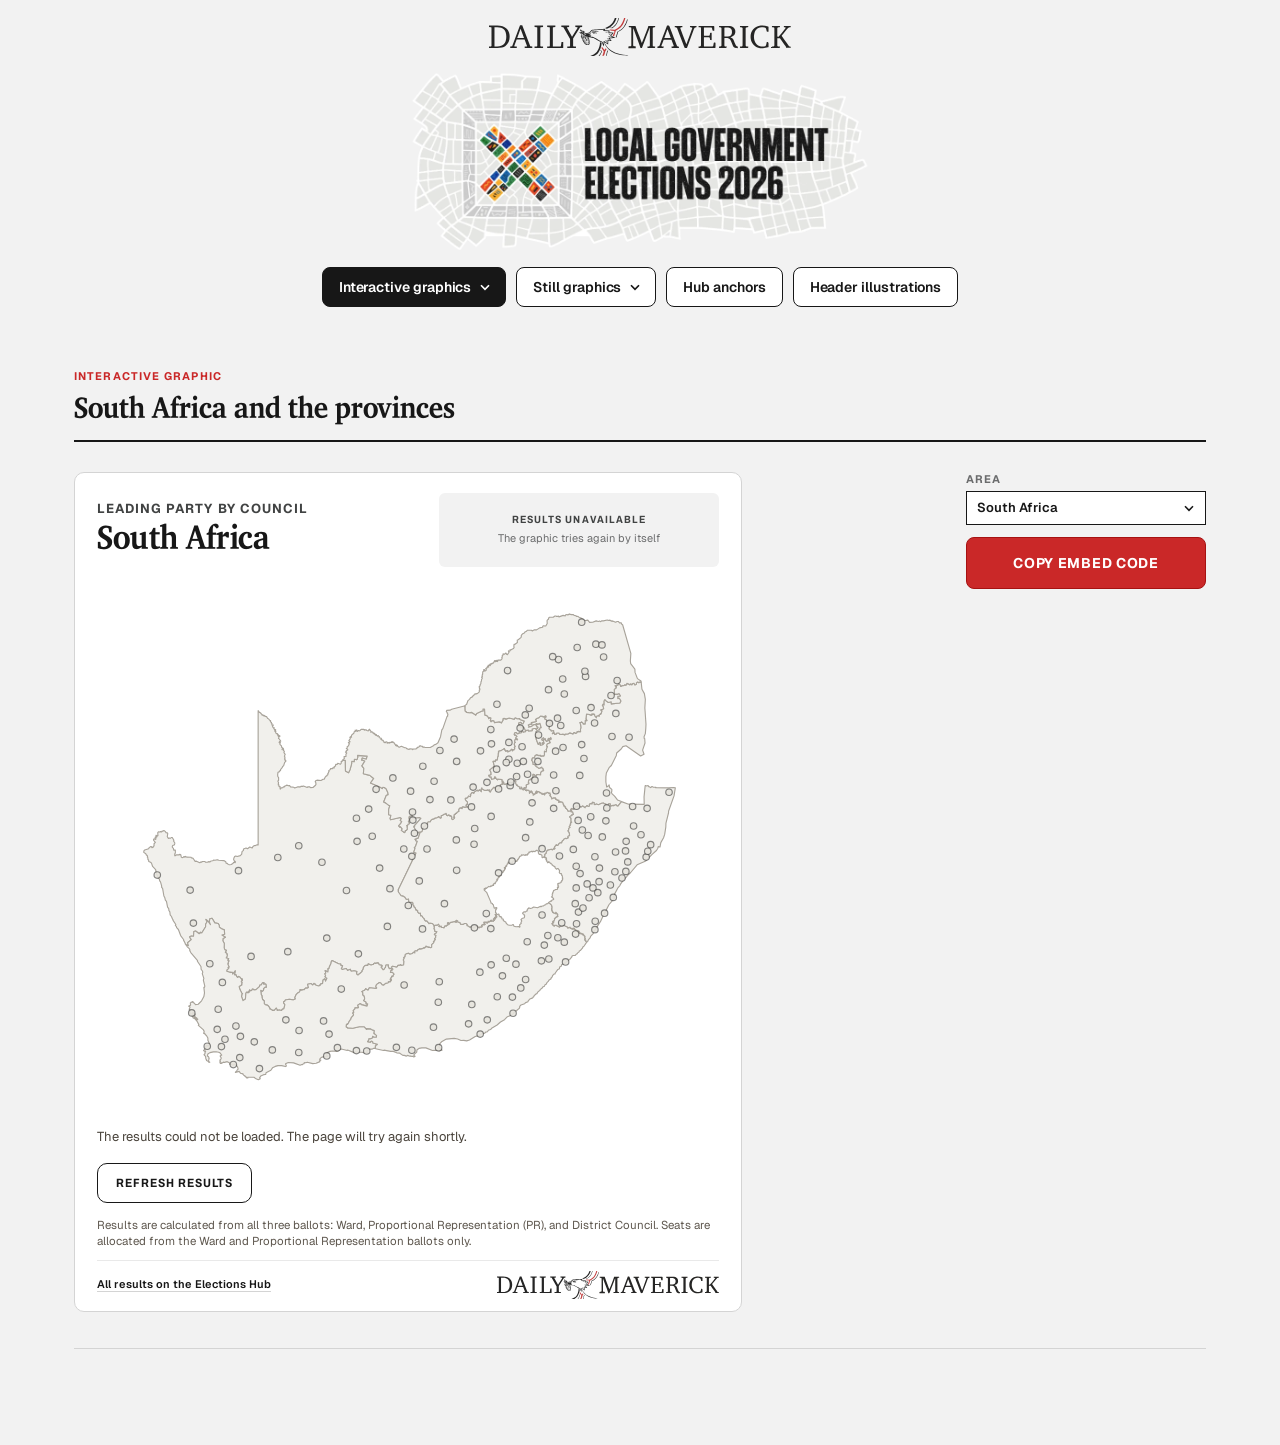
==== commit 60879237: "Add files via upload" ====
--- a/index.html
+++ b/index.html
@@ -19,9 +19,9 @@
 <div class="lib-cards" id="lib-cards-muni"></div>
 </main>
 <script src="config.js"></script>
-<script src="graphics.js?v=7"></script>
+<script src="graphics.js?v=11"></script>
 <script src="councils.js"></script>
-<script src="library.js?v=14"></script>
+<script src="library.js?v=17"></script>
 <script src="districts.js"></script>
 <script src="anchors.js?v=3"></script>
 <script src="illustrations.js?v=6"></script>
